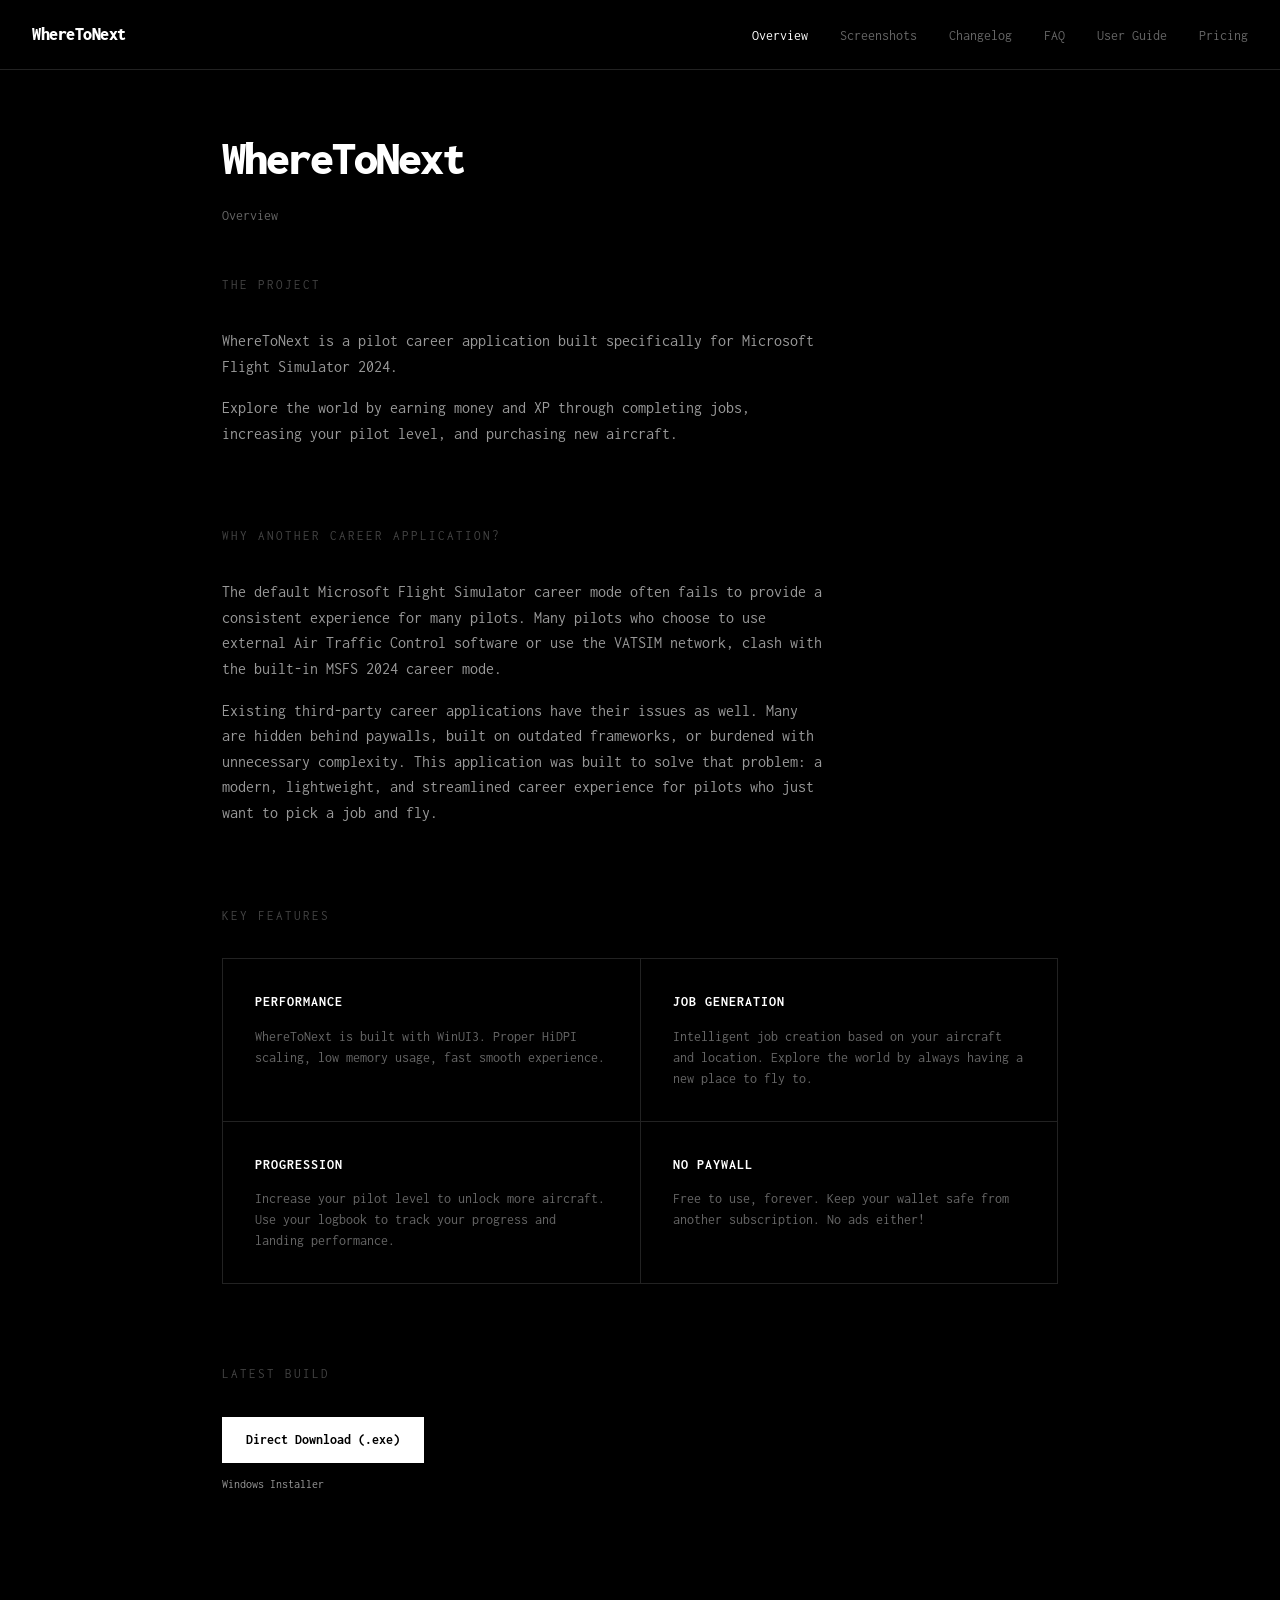
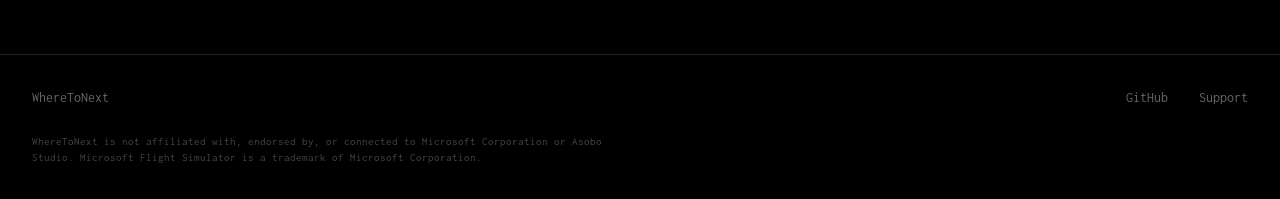
==== index.html @ be0277d2 "Update index.html" ====
<!DOCTYPE html>
<html lang="en">
<head>
    <meta charset="UTF-8">
    <meta name="viewport" content="width=device-width, initial-scale=1.0">
    <title>WhereToNext</title>
    <link rel="stylesheet" href="css/style.css">
</head>
<body>
    <nav>
        <a href="index.html" class="logo">WhereToNext</a>
        <button class="menu-btn">Menu</button>
        <ul class="nav-links">
            <li><a href="index.html" class="active">Overview</a></li>
            <li><a href="screenshots.html">Screenshots</a></li>
            <li><a href="changelog.html">Changelog</a></li>
            <li><a href="faq.html">FAQ</a></li>
            <li><a href="guide.html">User Guide</a></li>
            <li><a href="pricing.html">Pricing</a></li>
        </ul>
    </nav>

    <main>
        <div class="page-head">
            <h1>WhereToNext</h1>
            <p>Overview</p>
        </div>

        <section class="section">
            <span class="section-label">The Project</span>
            <p>WhereToNext is a pilot career application built specifically for Microsoft Flight Simulator 2024.</p>
            <p style="margin-top: 16px;">Explore the world by earning money and XP through completing jobs, increasing your pilot level, and purchasing new aircraft.</p>
        </section>

        <section class="section">
            <span class="section-label">Why Another Career Application?</span>
            <p>The default Microsoft Flight Simulator career mode often fails to provide a consistent experience for many pilots. Many pilots who choose to use external Air Traffic Control software or use the VATSIM network, clash with the built-in MSFS 2024 career mode.</p>
            <p style="margin-top: 16px;">Existing third-party career applications have their issues as well. Many are hidden behind paywalls, built on outdated frameworks, or burdened with unnecessary complexity. This application was built to solve that problem: a modern, lightweight, and streamlined career experience for pilots who just want to pick a job and fly.</p>
        </section>

        <section class="section">
            <span class="section-label">Key Features</span>
            <div class="grid">
                <div class="grid-item">
                    <h3>Performance</h3>
                    <p>WhereToNext is built with WinUI3. Proper HiDPI scaling, low memory usage, fast smooth experience.</p>
                </div>
                <div class="grid-item">
                    <h3>Job Generation</h3>
                    <p>Intelligent job creation based on your aircraft and location. Explore the world by always having a new place to fly to.</p>
                </div>
                <div class="grid-item">
                    <h3>Progression</h3>
                    <p>Increase your pilot level to unlock more aircraft. Use your logbook to track your progress and landing performance.</p>
                </div>
                <div class="grid-item">
                    <h3>No Paywall</h3>
                    <p>Free to use, forever. Keep your wallet safe from another subscription. No ads either!</p>
                </div>
            </div>
        </section>

        <section class="section">
            <span class="section-label">Latest Build</span>
            <a href="https://github.com/asherbythesea/WhereToNext_Release/releases/download/v1.0.1/WhereToNext_Setup.exe" class="btn">Direct Download (.exe)</a>
            <p style="margin-top: 12px; font-size: 12px;">Windows Installer</p>
        </section>
    </main>

    <footer>
        <div class="footer-top">
            <span>WhereToNext</span>
            <div>
                <a href="https://github.com/asherbythesea/WhereToNext_Release" target="_blank">GitHub</a>
                <a href="https://buymeacoffee.com/asher_bythesea" target="_blank">Support</a>
            </div>
        </div>
        <p class="disclaimer">WhereToNext is not affiliated with, endorsed by, or connected to Microsoft Corporation or Asobo Studio. Microsoft Flight Simulator is a trademark of Microsoft Corporation.</p>
    </footer>

    <script>
        document.querySelector('.menu-btn').addEventListener('click', function() {
            document.querySelector('.nav-links').classList.toggle('active');
            this.textContent = this.textContent === 'Menu' ? 'Close' : 'Menu';
        });
    </script>
</body>
</html>
---- css/style.css ----
@import url('https://fonts.googleapis.com/css2?family=Inconsolata:wght@400;700;900&display=swap');

* {
    box-sizing: border-box;
    margin: 0;
    padding: 0;
}

body {
    font-family: 'Inconsolata', monospace;
    background: #000;
    color: #fff;
    font-size: 16px;
    line-height: 1.6;
}

a {
    color: inherit;
}

::selection {
    background: #fff;
    color: #000;
}

/* Nav */
nav {
    position: fixed;
    top: 0;
    left: 0;
    right: 0;
    z-index: 100;
    display: flex;
    justify-content: space-between;
    align-items: center;
    padding: 20px 32px;
    background: #000;
    border-bottom: 1px solid #222;
}

.logo {
    font-weight: 900;
    font-size: 18px;
    text-decoration: none;
    letter-spacing: -0.5px;
}

.nav-links {
    display: flex;
    gap: 32px;
    list-style: none;
}

.nav-links a {
    text-decoration: none;
    color: #666;
    font-size: 14px;
    transition: color 0.1s;
}

.nav-links a:hover,
.nav-links a.active {
    color: #fff;
}

.menu-btn {
    display: none;
    background: none;
    border: none;
    color: #fff;
    font-family: inherit;
    font-size: 14px;
    cursor: pointer;
}

/* Layout */
main {
    max-width: 900px;
    margin: 0 auto;
    padding: 120px 32px 80px;
}

/* Hero */
.hero {
    padding: 140px 32px 100px;
    max-width: 900px;
    margin: 0 auto;
}

.hero-label {
    color: #666;
    font-size: 12px;
    text-transform: uppercase;
    letter-spacing: 2px;
    margin-bottom: 24px;
}

.hero h1 {
    font-size: clamp(48px, 10vw, 96px);
    font-weight: 900;
    line-height: 0.95;
    letter-spacing: -3px;
    margin-bottom: 32px;
}

.hero-sub {
    font-size: 18px;
    color: #888;
    max-width: 500px;
    margin-bottom: 48px;
}

.hero-links {
    display: flex;
    gap: 32px;
    flex-wrap: wrap;
}

.hero-links a {
    font-size: 14px;
    text-decoration: none;
    border-bottom: 1px solid #fff;
    padding-bottom: 2px;
    transition: border-color 0.1s;
}

.hero-links a:hover {
    border-color: #666;
}

/* Section */
.section {
    margin-bottom: 80px;
}

.section-label {
    color: #444;
    font-size: 13px;
    text-transform: uppercase;
    letter-spacing: 2px;
    margin-bottom: 32px;
    display: block;
}

h2 {
    font-size: 32px;
    font-weight: 900;
    letter-spacing: -1px;
    margin-bottom: 24px;
}

p {
    color: #999;
    max-width: 600px;
}

/* Grid */
.grid {
    display: grid;
    grid-template-columns: repeat(2, 1fr);
    gap: 1px;
    background: #222;
    border: 1px solid #222;
}

.grid-item {
    background: #000;
    padding: 32px;
}

.grid-item h3 {
    font-size: 14px;
    font-weight: 700;
    margin-bottom: 12px;
    text-transform: uppercase;
    letter-spacing: 1px;
}

.grid-item p {
    font-size: 14px;
    color: #666;
    line-height: 1.5;
}

/* Gallery */
.gallery {
    display: grid;
    grid-template-columns: repeat(2, 1fr);
    gap: 1px;
    background: #222;
    border: 1px solid #222;
}

.gallery-item {
    position: relative;
    cursor: pointer;
    overflow: hidden;
    background: #000;
}

.gallery-item img {
    width: 100%;
    display: block;
    transition: opacity 0.2s;
}

.gallery-item:hover img {
    opacity: 0.7;
}

.gallery-item span {
    position: absolute;
    bottom: 16px;
    left: 16px;
    font-size: 12px;
    text-transform: uppercase;
    letter-spacing: 1px;
}

/* Lightbox */
.lightbox {
    display: none;
    position: fixed;
    inset: 0;
    background: rgba(0, 0, 0, 0.95);
    backdrop-filter: blur(8px);
    z-index: 200;
    align-items: center;
    justify-content: center;
}

.lightbox.active {
    display: flex;
}

.lightbox-content {
    display: flex;
    align-items: flex-start;
    gap: 24px;
    max-width: 95vw;
    animation: fadeIn 0.3s ease;
}

@keyframes fadeIn {
    from { opacity: 0; transform: translateY(10px); }
    to { opacity: 1; transform: translateY(0); }
}

.lightbox-description {
    position: relative;
    max-width: 220px;
    padding-top: 60px;
    animation: slideIn 0.4s ease 0.1s both;
}

@keyframes slideIn {
    from { opacity: 0; transform: translateX(-20px); }
    to { opacity: 1; transform: translateX(0); }
}

.lightbox-description h3 {
    font-size: 14px;
    font-weight: 700;
    text-transform: uppercase;
    letter-spacing: 2px;
    margin-bottom: 12px;
    color: #fff;
}

.lightbox-description p {
    font-size: 14px;
    color: #888;
    line-height: 1.6;
}

.lightbox-arrow {
    position: absolute;
    top: 100%;
    left: 0;
    width: 120px;
    height: 60px;
    color: #444;
    margin-top: 16px;
    animation: drawArrow 0.6s ease 0.3s both;
}

@keyframes drawArrow {
    from {
        opacity: 0;
        stroke-dashoffset: 100;
    }
    to {
        opacity: 1;
        stroke-dashoffset: 0;
    }
}

.lightbox-image-wrap {
    position: relative;
    animation: zoomIn 0.3s ease;
}

@keyframes zoomIn {
    from { opacity: 0; transform: scale(0.95); }
    to { opacity: 1; transform: scale(1); }
}

.lightbox-image-wrap::before {
    content: '';
    position: absolute;
    inset: -4px;
    border: 2px dashed #333;
    pointer-events: none;
}

.lightbox img {
    max-width: 70vw;
    max-height: 80vh;
    display: block;
}

.lightbox-nav {
    position: absolute;
    top: 24px;
    left: 50%;
    transform: translateX(-50%);
    display: flex;
    gap: 16px;
}

.lightbox-nav button {
    background: none;
    border: 1px solid #333;
    color: #888;
    font-family: inherit;
    font-size: 12px;
    text-transform: uppercase;
    letter-spacing: 1px;
    padding: 8px 16px;
    cursor: pointer;
    transition: all 0.2s;
}

.lightbox-nav button:hover {
    border-color: #fff;
    color: #fff;
}

.lightbox-counter {
    position: absolute;
    bottom: 24px;
    left: 50%;
    transform: translateX(-50%);
    font-size: 12px;
    color: #666;
    letter-spacing: 2px;
}

/* Timeline */
.timeline-item {
    padding: 32px 0;
    border-bottom: 1px solid #222;
}

.timeline-item:first-child {
    border-top: 1px solid #222;
}

.timeline-head {
    display: flex;
    gap: 24px;
    align-items: baseline;
    margin-bottom: 16px;
}

.timeline-ver {
    font-size: 24px;
    font-weight: 900;
}

.timeline-date {
    font-size: 12px;
    color: #666;
}

.timeline-tag {
    font-size: 11px;
    color: #000;
    background: #fff;
    padding: 2px 8px;
    text-transform: uppercase;
    letter-spacing: 1px;
}

.timeline-list {
    list-style: none;
    color: #666;
    font-size: 14px;
}

.timeline-list li {
    padding: 4px 0;
}

.timeline-list li::before {
    content: "— ";
    color: #333;
}

/* FAQ */
.faq-item {
    border-bottom: 1px solid #222;
}

.faq-item:first-child {
    border-top: 1px solid #222;
}

.faq-q {
    width: 100%;
    background: none;
    border: none;
    text-align: left;
    padding: 24px 0;
    font-family: inherit;
    font-size: 16px;
    color: #fff;
    cursor: pointer;
    display: flex;
    justify-content: space-between;
    align-items: center;
}

.faq-q:hover {
    color: #888;
}

.faq-q span {
    font-size: 20px;
    transition: transform 0.2s;
}

.faq-item.open .faq-q span {
    transform: rotate(45deg);
}

.faq-a {
    max-height: 0;
    overflow: hidden;
    transition: max-height 0.3s;
}

.faq-item.open .faq-a {
    max-height: 200px;
}

.faq-a p {
    padding-bottom: 24px;
    font-size: 14px;
}

.faq-a code {
    color: #fff;
    background: #111;
    padding: 2px 6px;
}

/* Steps */
.steps {
    border-top: 1px solid #222;
}

.step {
    display: grid;
    grid-template-columns: 48px 1fr;
    gap: 24px;
    padding: 32px 0;
    border-bottom: 1px solid #222;
}

.step-num {
    font-size: 32px;
    font-weight: 900;
    color: #333;
}

.step h3 {
    font-size: 16px;
    font-weight: 700;
    margin-bottom: 8px;
}

.step p {
    font-size: 14px;
    color: #666;
}

.step code {
    color: #fff;
    background: #111;
    padding: 2px 6px;
}

/* Pricing */
.price-block {
    border: 1px solid #222;
    padding: 48px;
    max-width: 400px;
}

.price-amount {
    font-size: 64px;
    font-weight: 900;
    letter-spacing: -2px;
}

.price-note {
    color: #666;
    font-size: 14px;
    margin-bottom: 32px;
}

.price-list {
    list-style: none;
    margin-bottom: 32px;
}

.price-list li {
    padding: 8px 0;
    border-bottom: 1px solid #111;
    font-size: 14px;
    color: #888;
}

.price-list li::before {
    content: "✓ ";
    color: #fff;
}

/* Buttons */
.btn {
    display: inline-block;
    padding: 12px 24px;
    background: #fff;
    color: #000;
    text-decoration: none;
    font-family: inherit;
    font-size: 14px;
    font-weight: 700;
    border: none;
    cursor: pointer;
    transition: background 0.1s;
}

.btn:hover {
    background: #ccc;
}

.btn-ghost {
    background: transparent;
    color: #fff;
    border: 1px solid #333;
}

.btn-ghost:hover {
    background: #111;
}

/* CTA */
.cta {
    border: 1px solid #222;
    padding: 48px;
    text-align: center;
}

.cta h2 {
    margin-bottom: 16px;
}

.cta p {
    margin: 0 auto 32px;
    text-align: center;
}

.cta-meta {
    margin-top: 24px;
    font-size: 12px;
    color: #444;
}

.cta-meta span {
    margin: 0 16px;
}

/* Support */
.support-block {
    border: 1px solid #222;
    padding: 32px;
    margin-top: 32px;
    max-width: 400px;
}

.support-block h3 {
    font-size: 14px;
    font-weight: 700;
    margin-bottom: 12px;
}

.support-block p {
    font-size: 14px;
    margin-bottom: 20px;
}

/* Footer */
footer {
    border-top: 1px solid #222;
    padding: 32px;
    font-size: 14px;
    color: #666;
}

.footer-top {
    display: flex;
    justify-content: space-between;
    align-items: center;
    margin-bottom: 24px;
}

footer a {
    color: #666;
    text-decoration: none;
    margin-left: 24px;
}

footer a:hover {
    color: #fff;
}

.disclaimer {
    font-size: 11px;
    color: #444;
    line-height: 1.5;
    max-width: 600px;
}

/* Page title */
.page-head {
    margin-bottom: 48px;
}

.page-head h1 {
    font-size: 48px;
    font-weight: 900;
    letter-spacing: -2px;
}

.page-head p {
    font-size: 14px;
    color: #666;
    margin-top: 8px;
}

/* Mobile */
@media (max-width: 640px) {
    nav {
        padding: 16px 20px;
    }

    .nav-links {
        display: none;
        position: fixed;
        top: 57px;
        left: 0;
        right: 0;
        bottom: 0;
        background: #000;
        flex-direction: column;
        padding: 32px 20px;
        gap: 24px;
        border-top: 1px solid #222;
    }

    .nav-links.active {
        display: flex;
    }

    .nav-links a {
        font-size: 18px;
    }

    .menu-btn {
        display: block;
    }

    .hero {
        padding: 100px 20px 60px;
    }

    .hero h1 {
        font-size: 48px;
        letter-spacing: -2px;
    }

    main {
        padding: 80px 20px 60px;
    }

    .grid {
        grid-template-columns: 1fr;
    }

    .gallery {
        grid-template-columns: 1fr;
    }

    .step {
        grid-template-columns: 32px 1fr;
        gap: 16px;
    }

    .step-num {
        font-size: 24px;
    }

    .footer-top {
        flex-direction: column;
        gap: 16px;
        text-align: center;
    }

    footer a {
        margin: 0 12px;
    }

    .disclaimer {
        text-align: center;
    }

    .lightbox-content {
        flex-direction: column;
        align-items: center;
        gap: 16px;
    }

    .lightbox-description {
        max-width: 90vw;
        padding-top: 0;
        text-align: center;
        order: 2;
    }

    .lightbox-arrow {
        display: none;
    }

    .lightbox img {
        max-width: 90vw;
        max-height: 50vh;
    }

    .lightbox-nav {
        top: 16px;
        gap: 8px;
        width: 90%;
        justify-content: center;
    }

    .lightbox-nav button {
        padding: 6px 12px;
        font-size: 11px;
    }

    .lightbox-counter {
        bottom: 16px;
    }
}
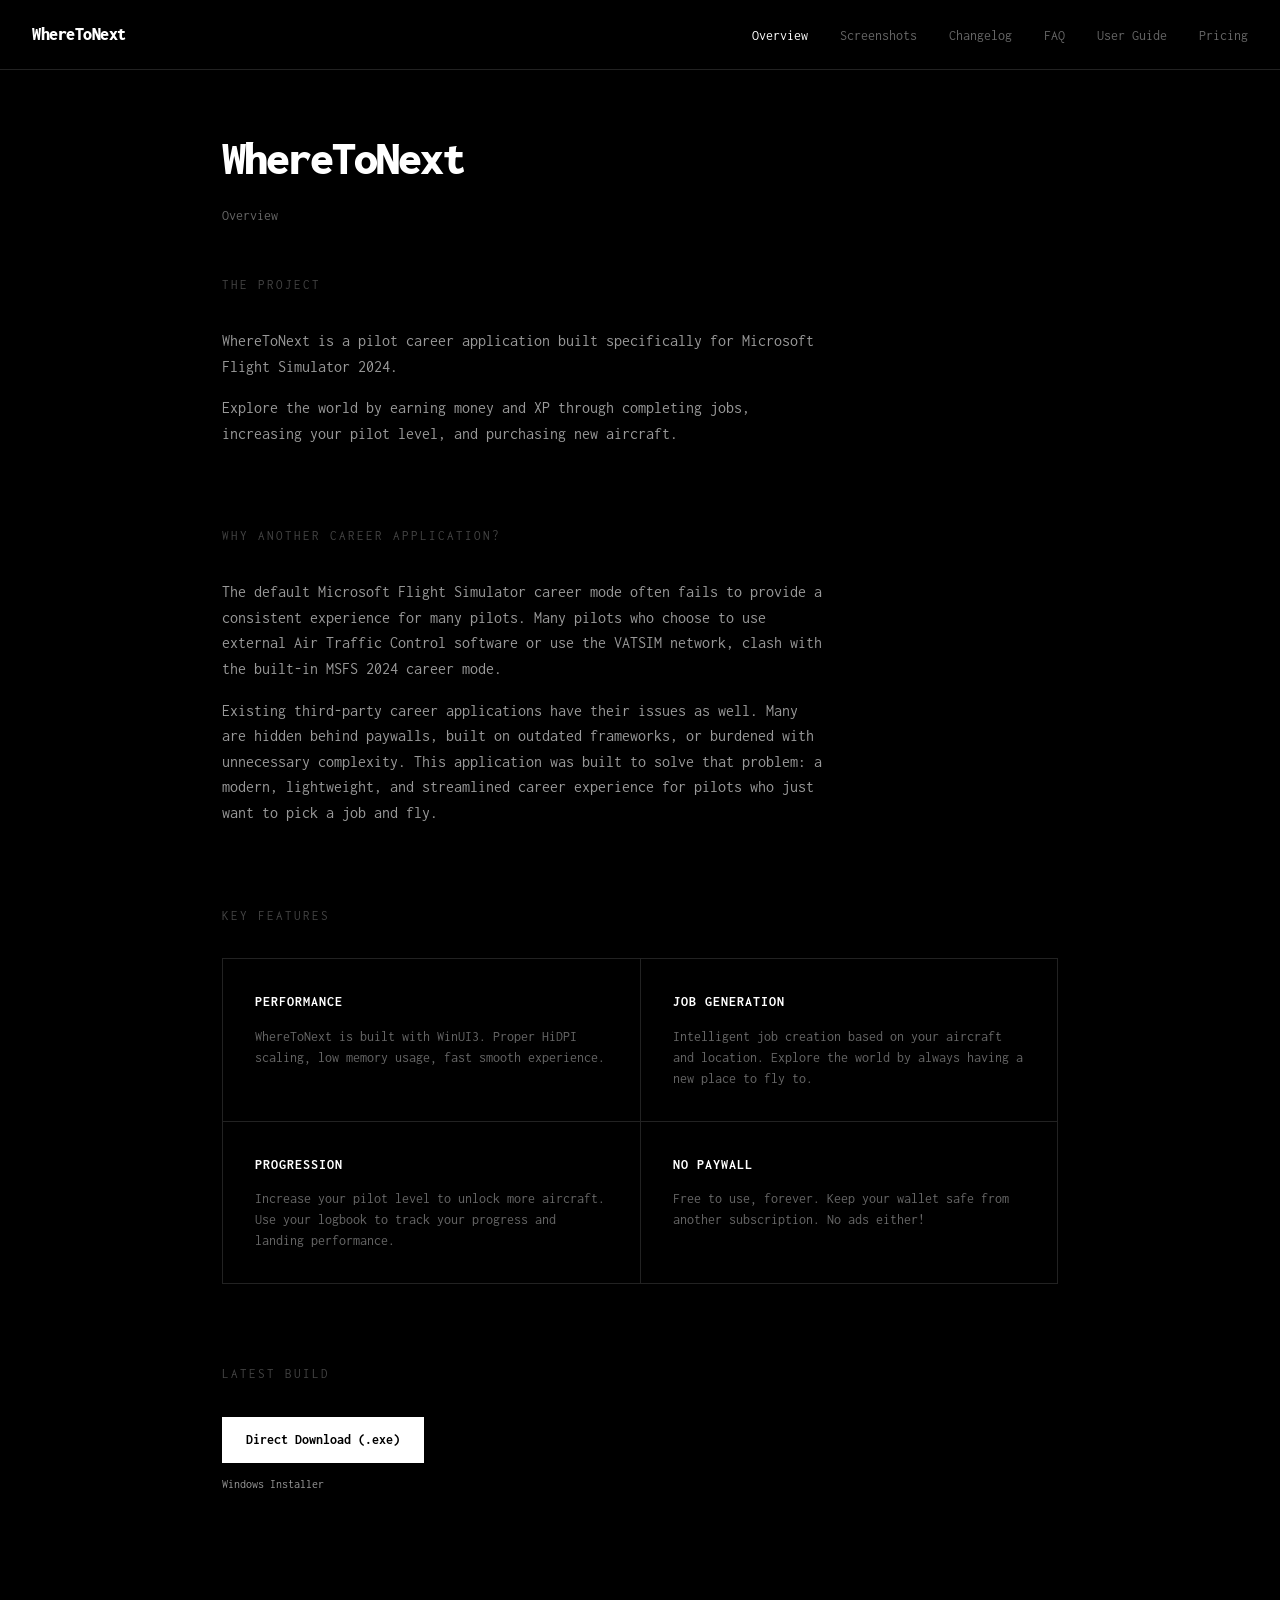
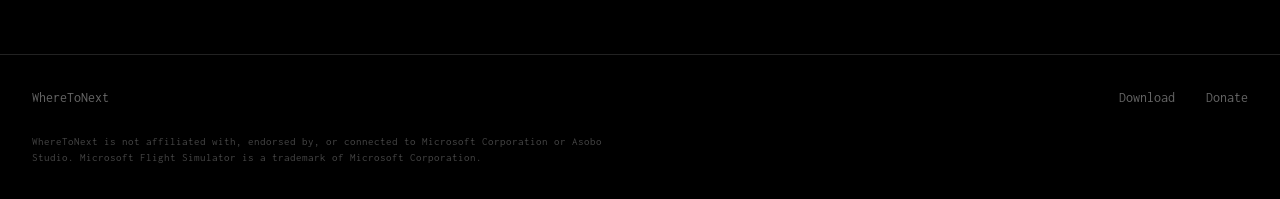
==== commit 75c5d37a: "Update to v1.0.2 and improve site - Add v1.0.2 changelog entry - Update direct download link to v1.0" ====
--- a/index.html
+++ b/index.html
@@ -62,7 +62,7 @@
 
         <section class="section">
             <span class="section-label">Latest Build</span>
-            <a href="https://github.com/asherbythesea/WhereToNext_Release/releases/download/v1.0.1/WhereToNext_Setup.exe" class="btn">Direct Download (.exe)</a>
+            <a href="https://github.com/asherbythesea/WhereToNext_Release/releases/download/v1.0.2/WhereToNext_Setup.exe" class="btn">Direct Download (.exe)</a>
             <p style="margin-top: 12px; font-size: 12px;">Windows Installer</p>
         </section>
     </main>
@@ -71,8 +71,8 @@
         <div class="footer-top">
             <span>WhereToNext</span>
             <div>
-                <a href="https://github.com/asherbythesea/WhereToNext_Release" target="_blank">GitHub</a>
-                <a href="https://buymeacoffee.com/asher_bythesea" target="_blank">Support</a>
+                <a href="https://github.com/asherbythesea/WhereToNext_Release/releases/latest" target="_blank">Download</a>
+                <a href="https://buymeacoffee.com/asher_bythesea" target="_blank">Donate</a>
             </div>
         </div>
         <p class="disclaimer">WhereToNext is not affiliated with, endorsed by, or connected to Microsoft Corporation or Asobo Studio. Microsoft Flight Simulator is a trademark of Microsoft Corporation.</p>
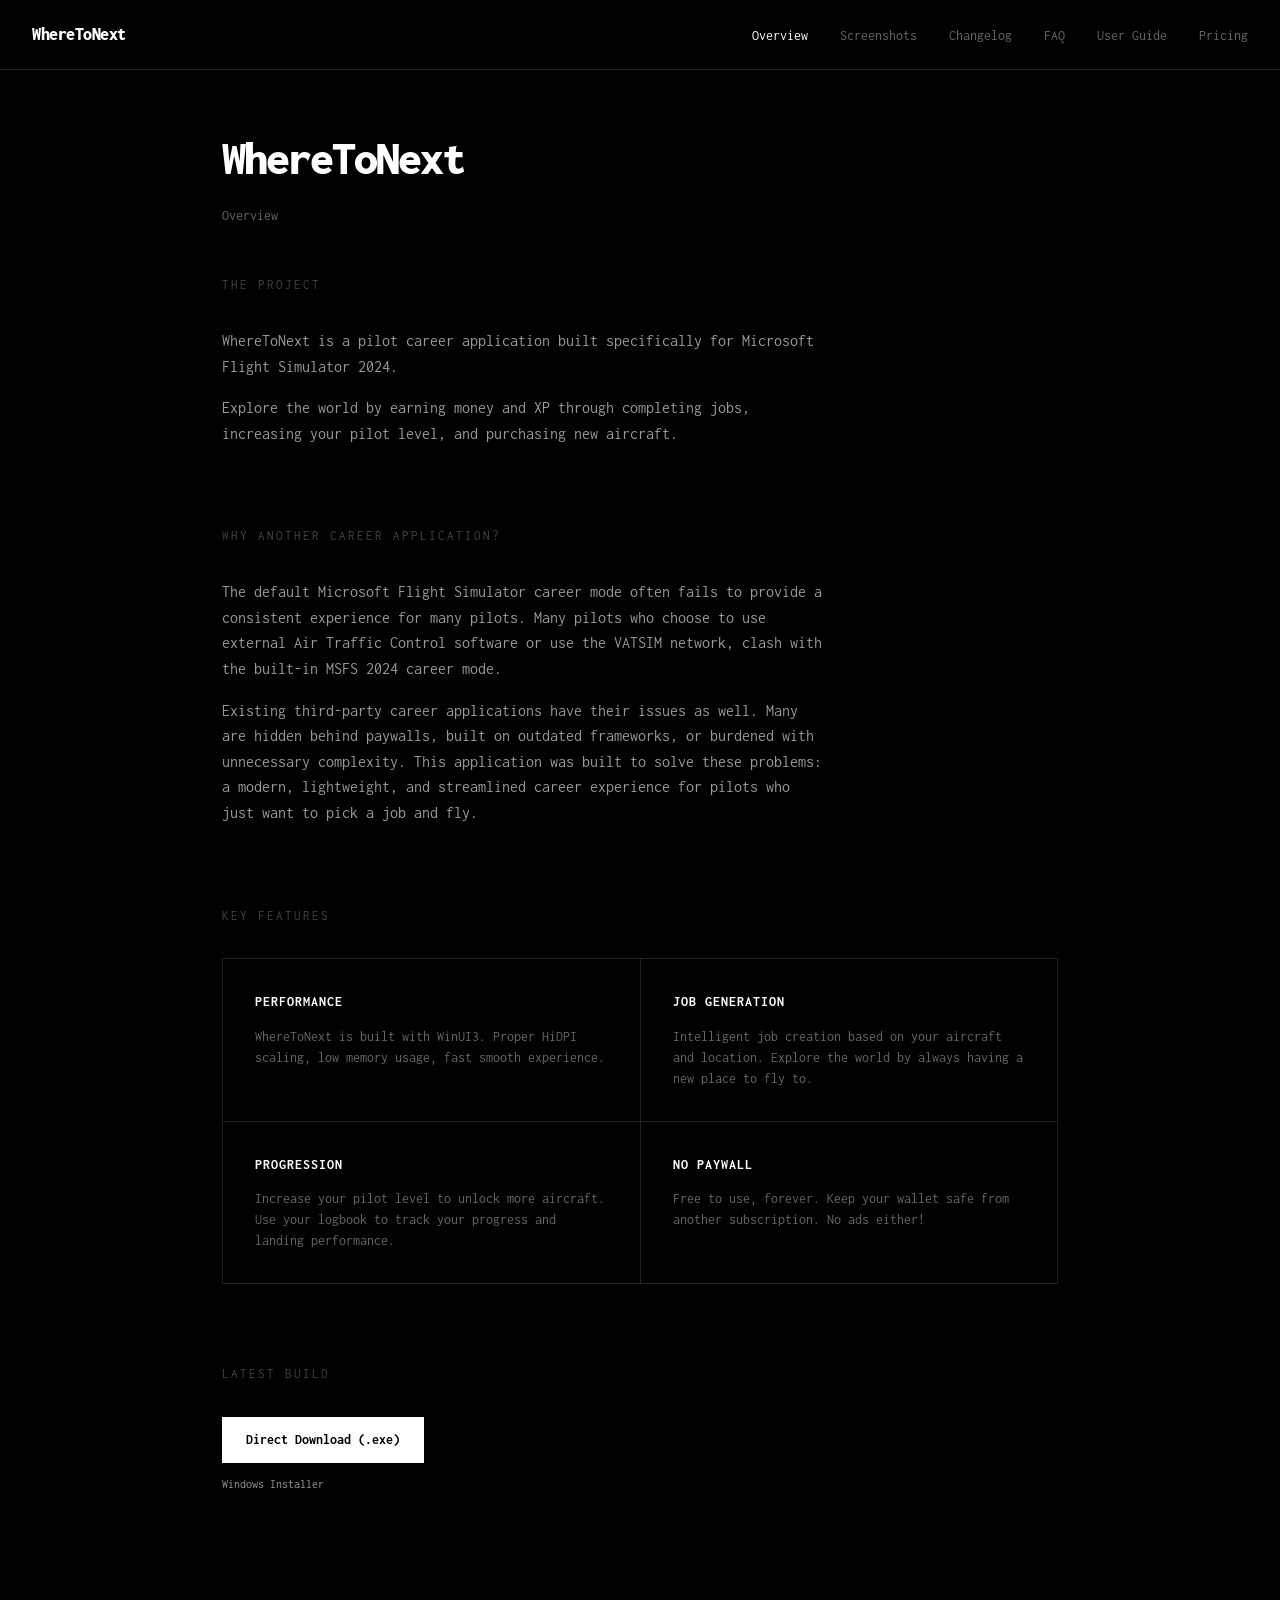
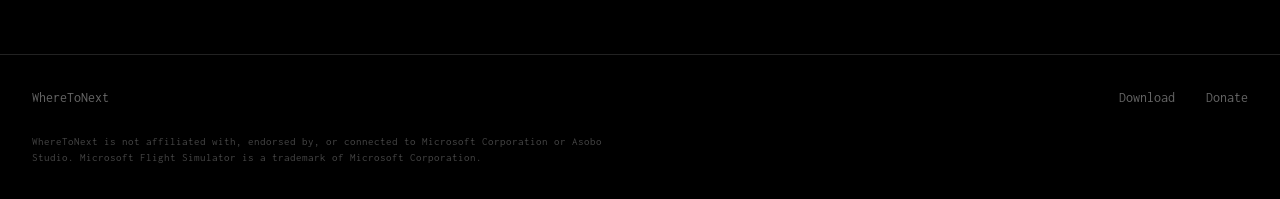
==== commit f7526a78: "Update index.html" ====
--- a/index.html
+++ b/index.html
@@ -35,7 +35,7 @@
         <section class="section">
             <span class="section-label">Why Another Career Application?</span>
             <p>The default Microsoft Flight Simulator career mode often fails to provide a consistent experience for many pilots. Many pilots who choose to use external Air Traffic Control software or use the VATSIM network, clash with the built-in MSFS 2024 career mode.</p>
-            <p style="margin-top: 16px;">Existing third-party career applications have their issues as well. Many are hidden behind paywalls, built on outdated frameworks, or burdened with unnecessary complexity. This application was built to solve that problem: a modern, lightweight, and streamlined career experience for pilots who just want to pick a job and fly.</p>
+            <p style="margin-top: 16px;">Existing third-party career applications have their issues as well. Many are hidden behind paywalls, built on outdated frameworks, or burdened with unnecessary complexity. This application was built to solve these problems: a modern, lightweight, and streamlined career experience for pilots who just want to pick a job and fly.</p>
         </section>
 
         <section class="section">
--- a/css/style.css
+++ b/css/style.css
@@ -451,8 +451,9 @@
 }
 
 .faq-item.open .faq-a {
-    max-height: 200px;
-}
+    max-height: 100vh; /* Safe upper limit that won't cut off text */
+}
+
 
 .faq-a p {
     padding-bottom: 24px;
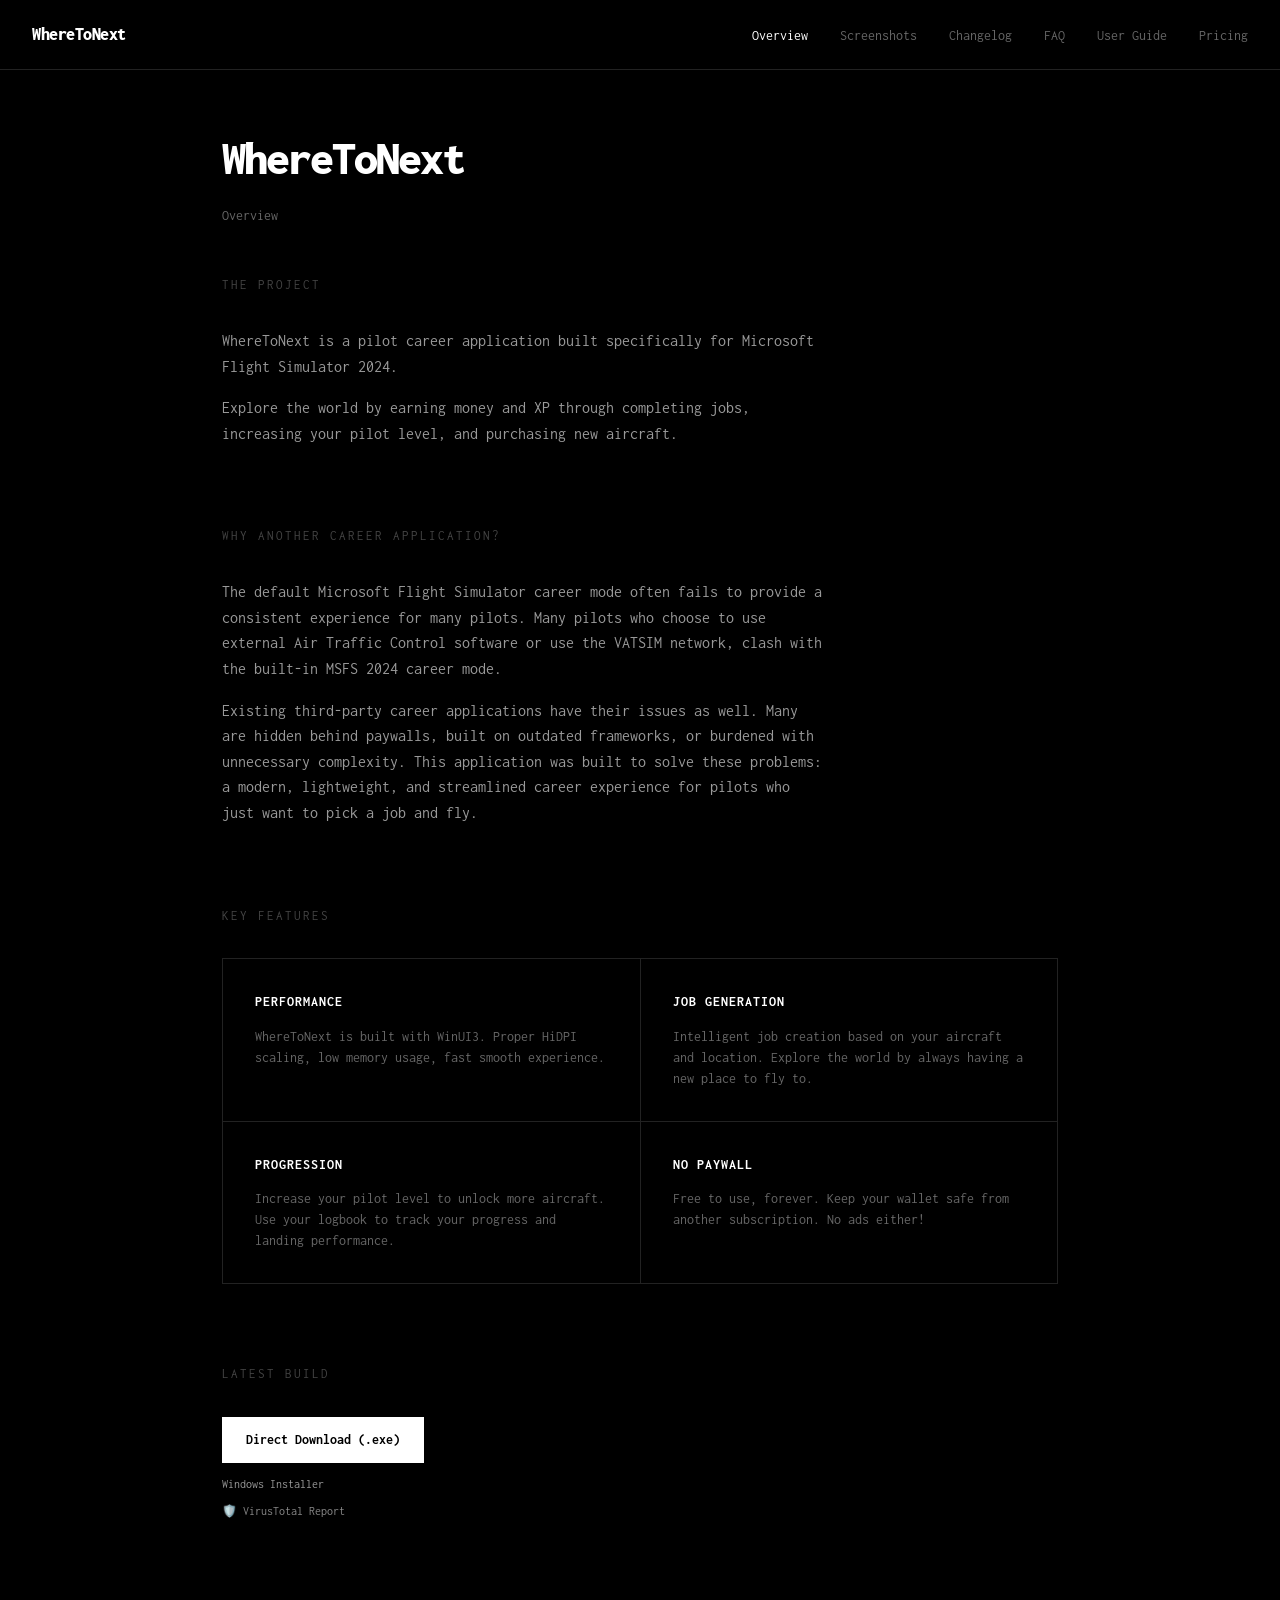
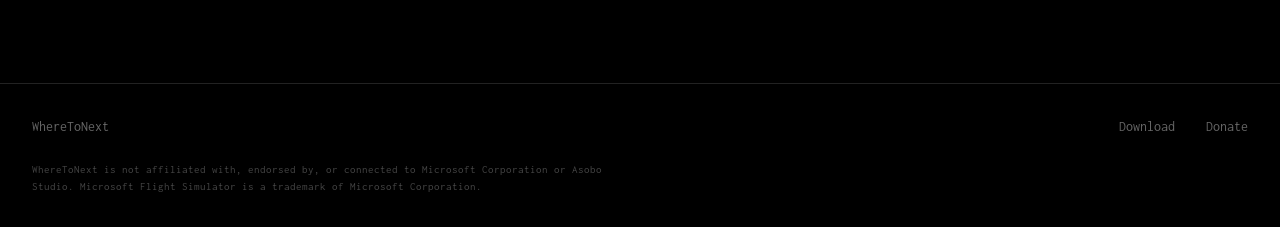
==== commit 0587f28a: "feat: add VirusTotal report link to the download section." ====
--- a/index.html
+++ b/index.html
@@ -1,11 +1,13 @@
 <!DOCTYPE html>
 <html lang="en">
+
 <head>
     <meta charset="UTF-8">
     <meta name="viewport" content="width=device-width, initial-scale=1.0">
     <title>WhereToNext</title>
     <link rel="stylesheet" href="css/style.css">
 </head>
+
 <body>
     <nav>
         <a href="index.html" class="logo">WhereToNext</a>
@@ -29,13 +31,19 @@
         <section class="section">
             <span class="section-label">The Project</span>
             <p>WhereToNext is a pilot career application built specifically for Microsoft Flight Simulator 2024.</p>
-            <p style="margin-top: 16px;">Explore the world by earning money and XP through completing jobs, increasing your pilot level, and purchasing new aircraft.</p>
+            <p style="margin-top: 16px;">Explore the world by earning money and XP through completing jobs, increasing
+                your pilot level, and purchasing new aircraft.</p>
         </section>
 
         <section class="section">
             <span class="section-label">Why Another Career Application?</span>
-            <p>The default Microsoft Flight Simulator career mode often fails to provide a consistent experience for many pilots. Many pilots who choose to use external Air Traffic Control software or use the VATSIM network, clash with the built-in MSFS 2024 career mode.</p>
-            <p style="margin-top: 16px;">Existing third-party career applications have their issues as well. Many are hidden behind paywalls, built on outdated frameworks, or burdened with unnecessary complexity. This application was built to solve these problems: a modern, lightweight, and streamlined career experience for pilots who just want to pick a job and fly.</p>
+            <p>The default Microsoft Flight Simulator career mode often fails to provide a consistent experience for
+                many pilots. Many pilots who choose to use external Air Traffic Control software or use the VATSIM
+                network, clash with the built-in MSFS 2024 career mode.</p>
+            <p style="margin-top: 16px;">Existing third-party career applications have their issues as well. Many are
+                hidden behind paywalls, built on outdated frameworks, or burdened with unnecessary complexity. This
+                application was built to solve these problems: a modern, lightweight, and streamlined career experience
+                for pilots who just want to pick a job and fly.</p>
         </section>
 
         <section class="section">
@@ -43,15 +51,18 @@
             <div class="grid">
                 <div class="grid-item">
                     <h3>Performance</h3>
-                    <p>WhereToNext is built with WinUI3. Proper HiDPI scaling, low memory usage, fast smooth experience.</p>
+                    <p>WhereToNext is built with WinUI3. Proper HiDPI scaling, low memory usage, fast smooth experience.
+                    </p>
                 </div>
                 <div class="grid-item">
                     <h3>Job Generation</h3>
-                    <p>Intelligent job creation based on your aircraft and location. Explore the world by always having a new place to fly to.</p>
+                    <p>Intelligent job creation based on your aircraft and location. Explore the world by always having
+                        a new place to fly to.</p>
                 </div>
                 <div class="grid-item">
                     <h3>Progression</h3>
-                    <p>Increase your pilot level to unlock more aircraft. Use your logbook to track your progress and landing performance.</p>
+                    <p>Increase your pilot level to unlock more aircraft. Use your logbook to track your progress and
+                        landing performance.</p>
                 </div>
                 <div class="grid-item">
                     <h3>No Paywall</h3>
@@ -62,8 +73,14 @@
 
         <section class="section">
             <span class="section-label">Latest Build</span>
-            <a href="https://github.com/asherbythesea/WhereToNext_Release/releases/download/v1.0.2/WhereToNext_Setup.exe" class="btn">Direct Download (.exe)</a>
+            <a href="https://github.com/asherbythesea/WhereToNext_Release/releases/download/v1.0.5/WhereToNext_Setup.exe"
+                class="btn">Direct Download (.exe)</a>
             <p style="margin-top: 12px; font-size: 12px;">Windows Installer</p>
+            <a href="https://www.virustotal.com/gui/file/3449752de378ae1338dd7f95e5a94f01107db7710d57c847b51c0cc2bd0aeaf8"
+                target="_blank"
+                style="display: inline-block; margin-top: 8px; font-size: 12px; color: #888; text-decoration: none;">
+                🛡️ VirusTotal Report
+            </a>
         </section>
     </main>
 
@@ -71,18 +88,21 @@
         <div class="footer-top">
             <span>WhereToNext</span>
             <div>
-                <a href="https://github.com/asherbythesea/WhereToNext_Release/releases/latest" target="_blank">Download</a>
+                <a href="https://github.com/asherbythesea/WhereToNext_Release/releases/latest"
+                    target="_blank">Download</a>
                 <a href="https://buymeacoffee.com/asher_bythesea" target="_blank">Donate</a>
             </div>
         </div>
-        <p class="disclaimer">WhereToNext is not affiliated with, endorsed by, or connected to Microsoft Corporation or Asobo Studio. Microsoft Flight Simulator is a trademark of Microsoft Corporation.</p>
+        <p class="disclaimer">WhereToNext is not affiliated with, endorsed by, or connected to Microsoft Corporation or
+            Asobo Studio. Microsoft Flight Simulator is a trademark of Microsoft Corporation.</p>
     </footer>
 
     <script>
-        document.querySelector('.menu-btn').addEventListener('click', function() {
+        document.querySelector('.menu-btn').addEventListener('click', function () {
             document.querySelector('.nav-links').classList.toggle('active');
             this.textContent = this.textContent === 'Menu' ? 'Close' : 'Menu';
         });
     </script>
 </body>
-</html>
+
+</html>
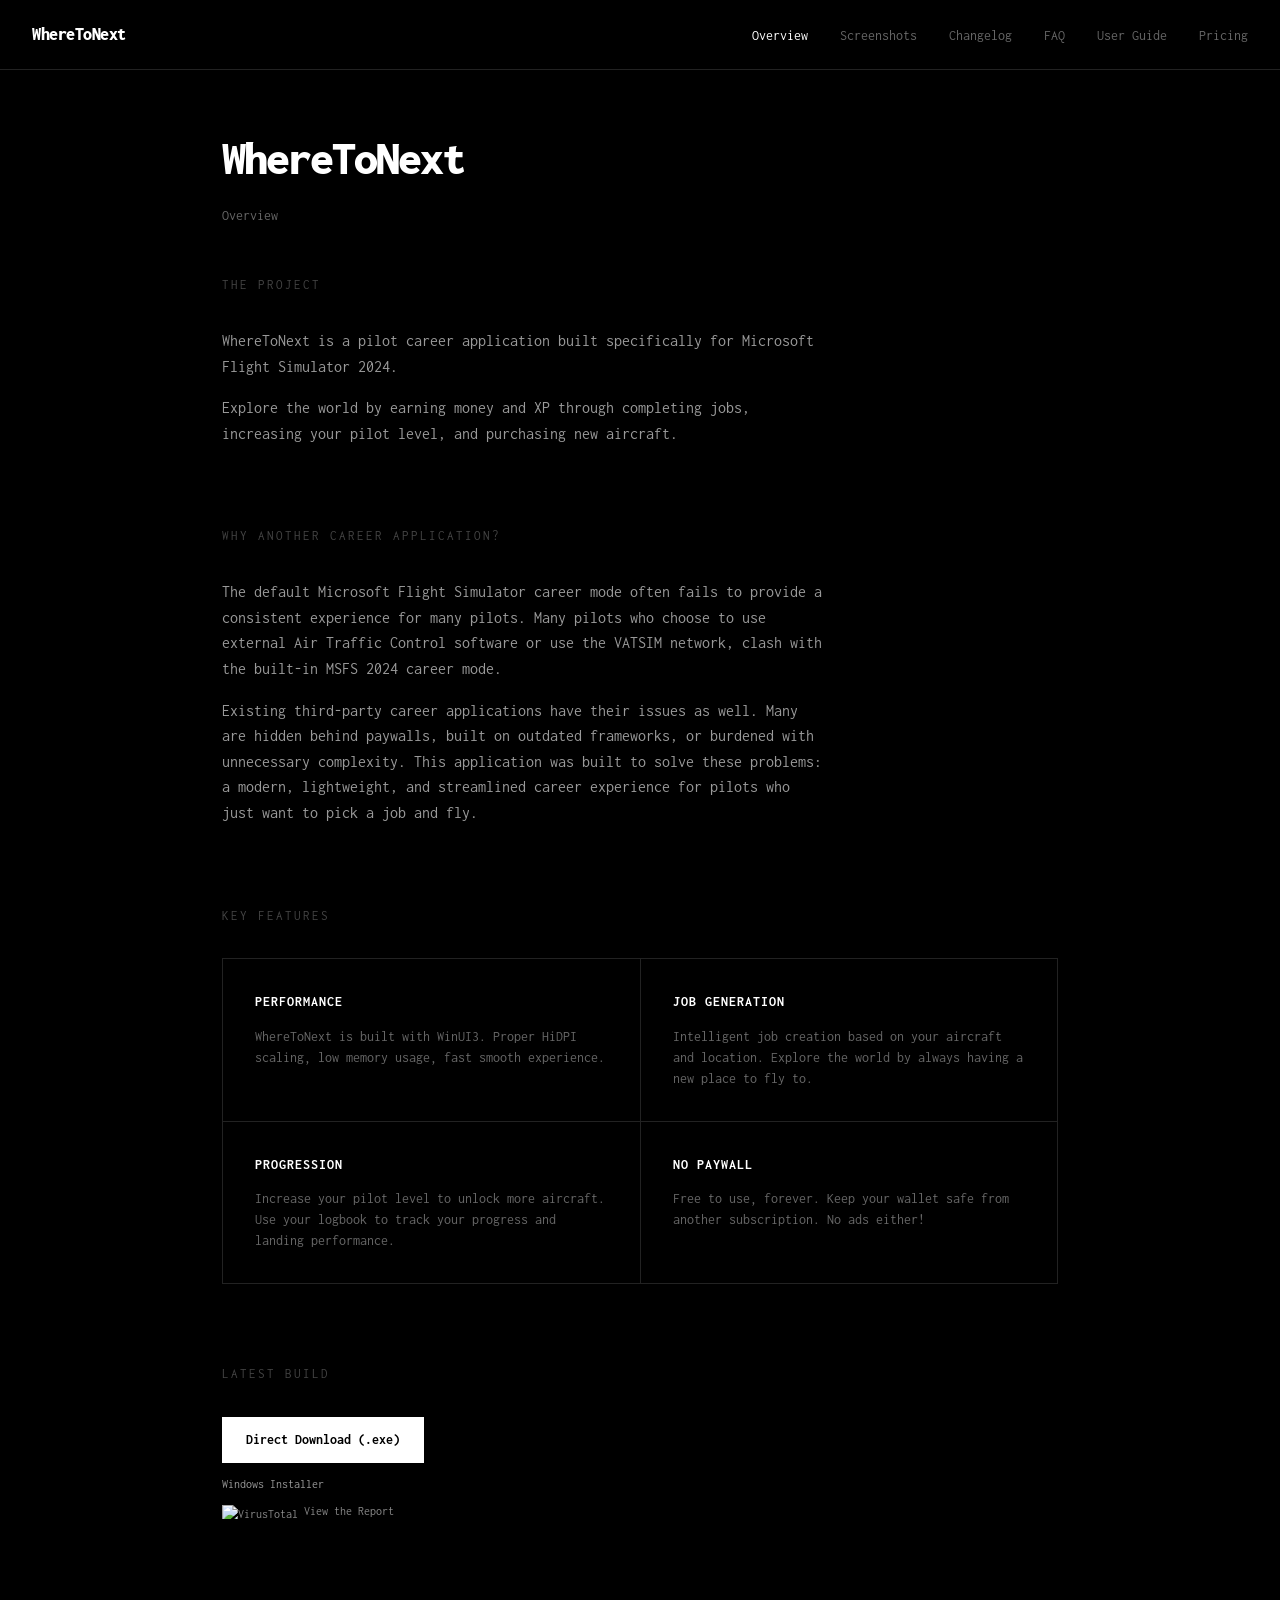
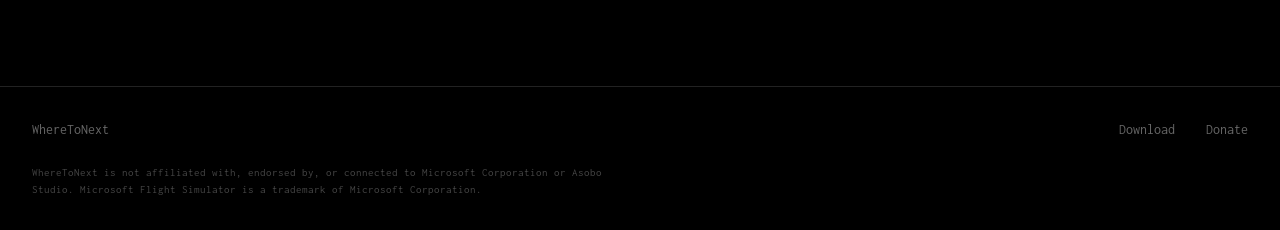
==== commit 2d772ff2: "feat: Replace VirusTotal report link text with a logo and update its styling to use flexbox." ====
--- a/index.html
+++ b/index.html
@@ -78,8 +78,10 @@
             <p style="margin-top: 12px; font-size: 12px;">Windows Installer</p>
             <a href="https://www.virustotal.com/gui/file/3449752de378ae1338dd7f95e5a94f01107db7710d57c847b51c0cc2bd0aeaf8"
                 target="_blank"
-                style="display: inline-block; margin-top: 8px; font-size: 12px; color: #888; text-decoration: none;">
-                🛡️ VirusTotal Report
+                style="display: inline-flex; align-items: center; gap: 6px; margin-top: 8px; font-size: 12px; color: #888; text-decoration: none;">
+                <img src="https://upload.wikimedia.org/wikipedia/commons/thumb/6/62/VirusTotal_Logo.svg/1280px-VirusTotal_Logo.svg.png"
+                    alt="VirusTotal" style="height: 14px; width: auto;">
+                View the Report
             </a>
         </section>
     </main>
